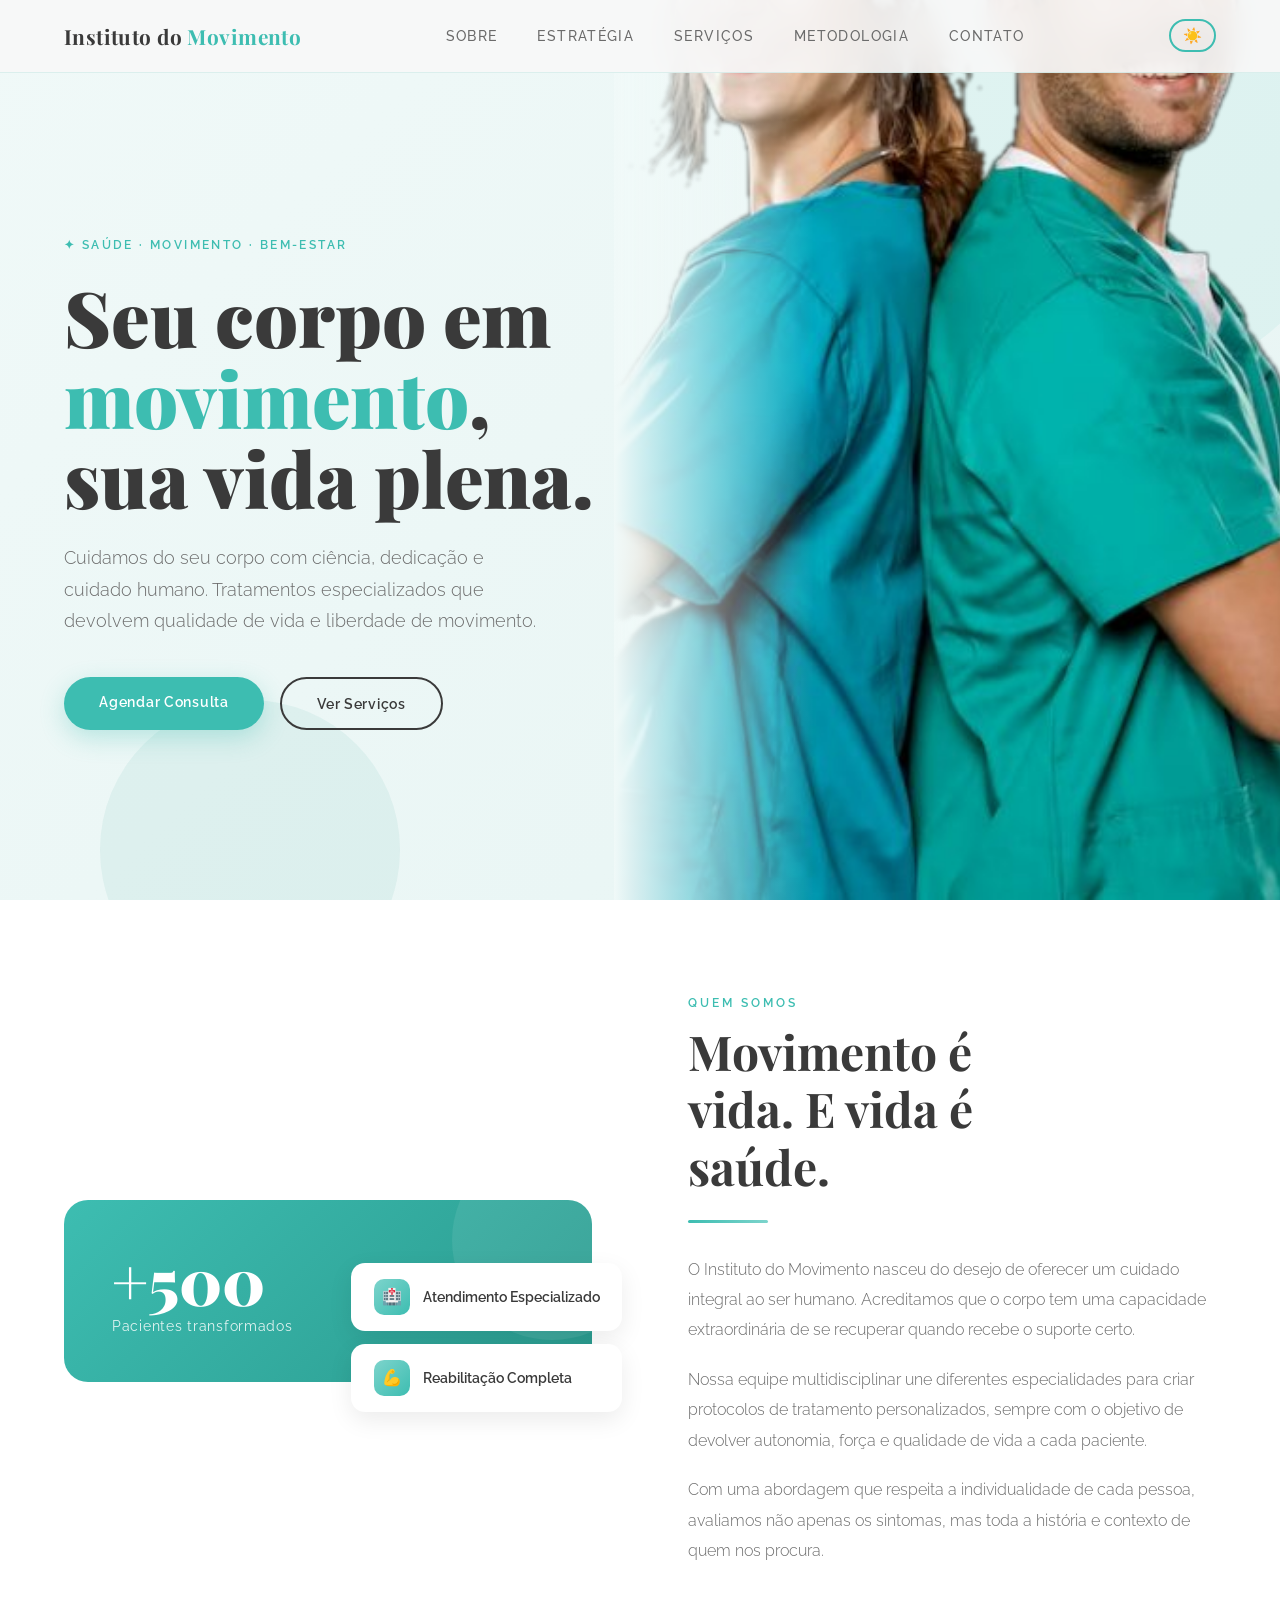
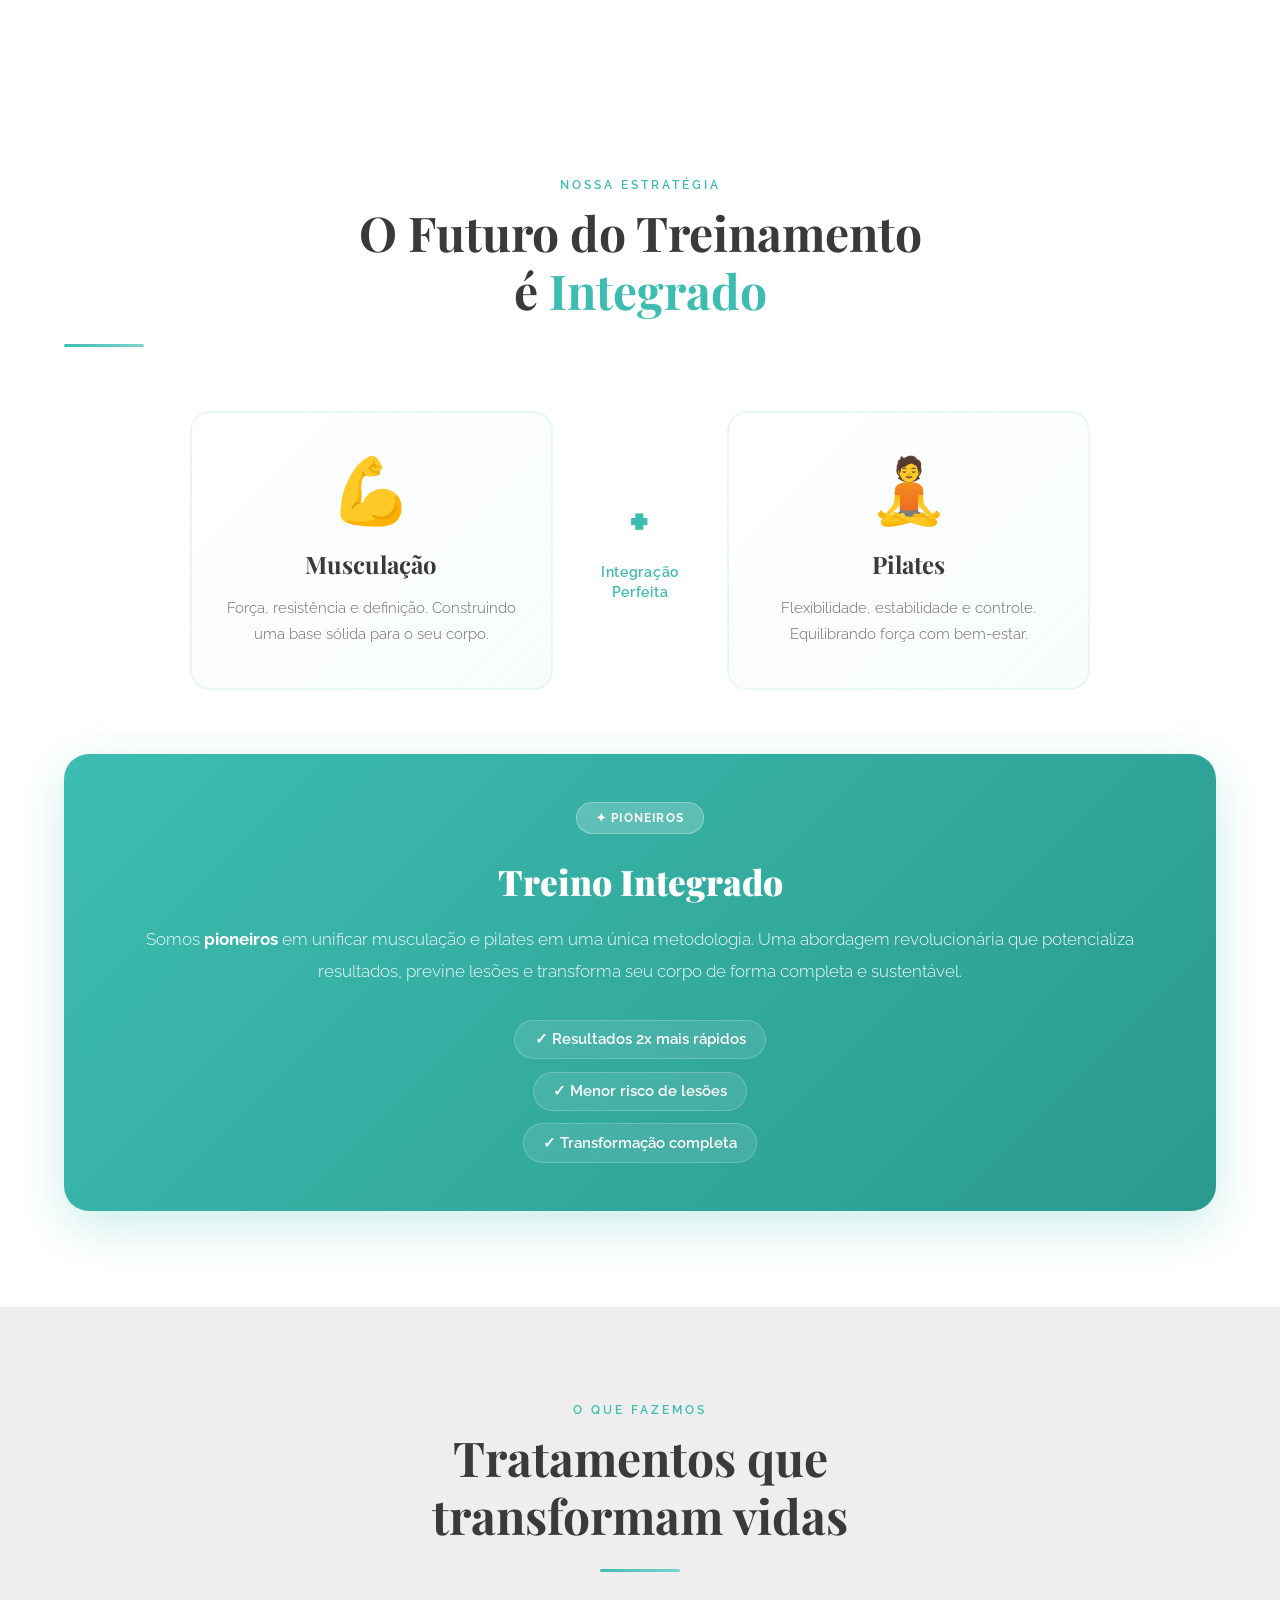
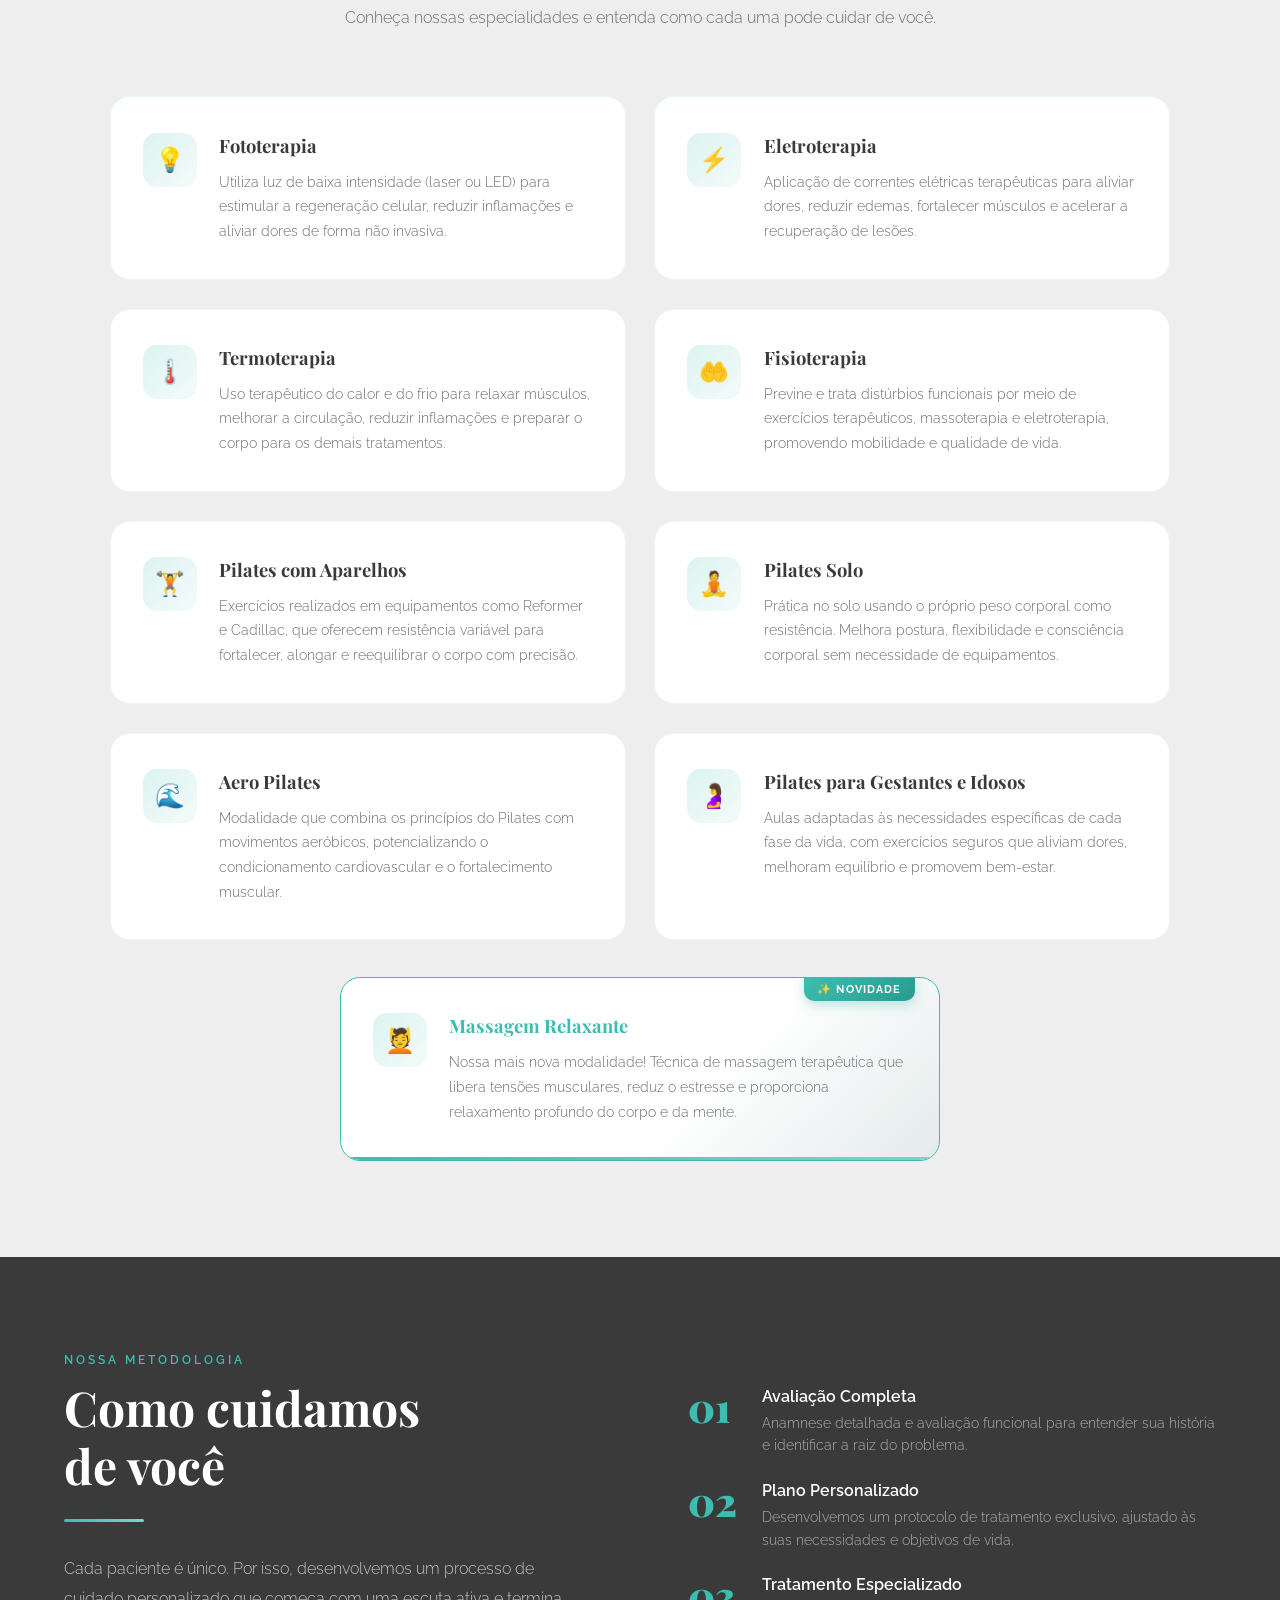
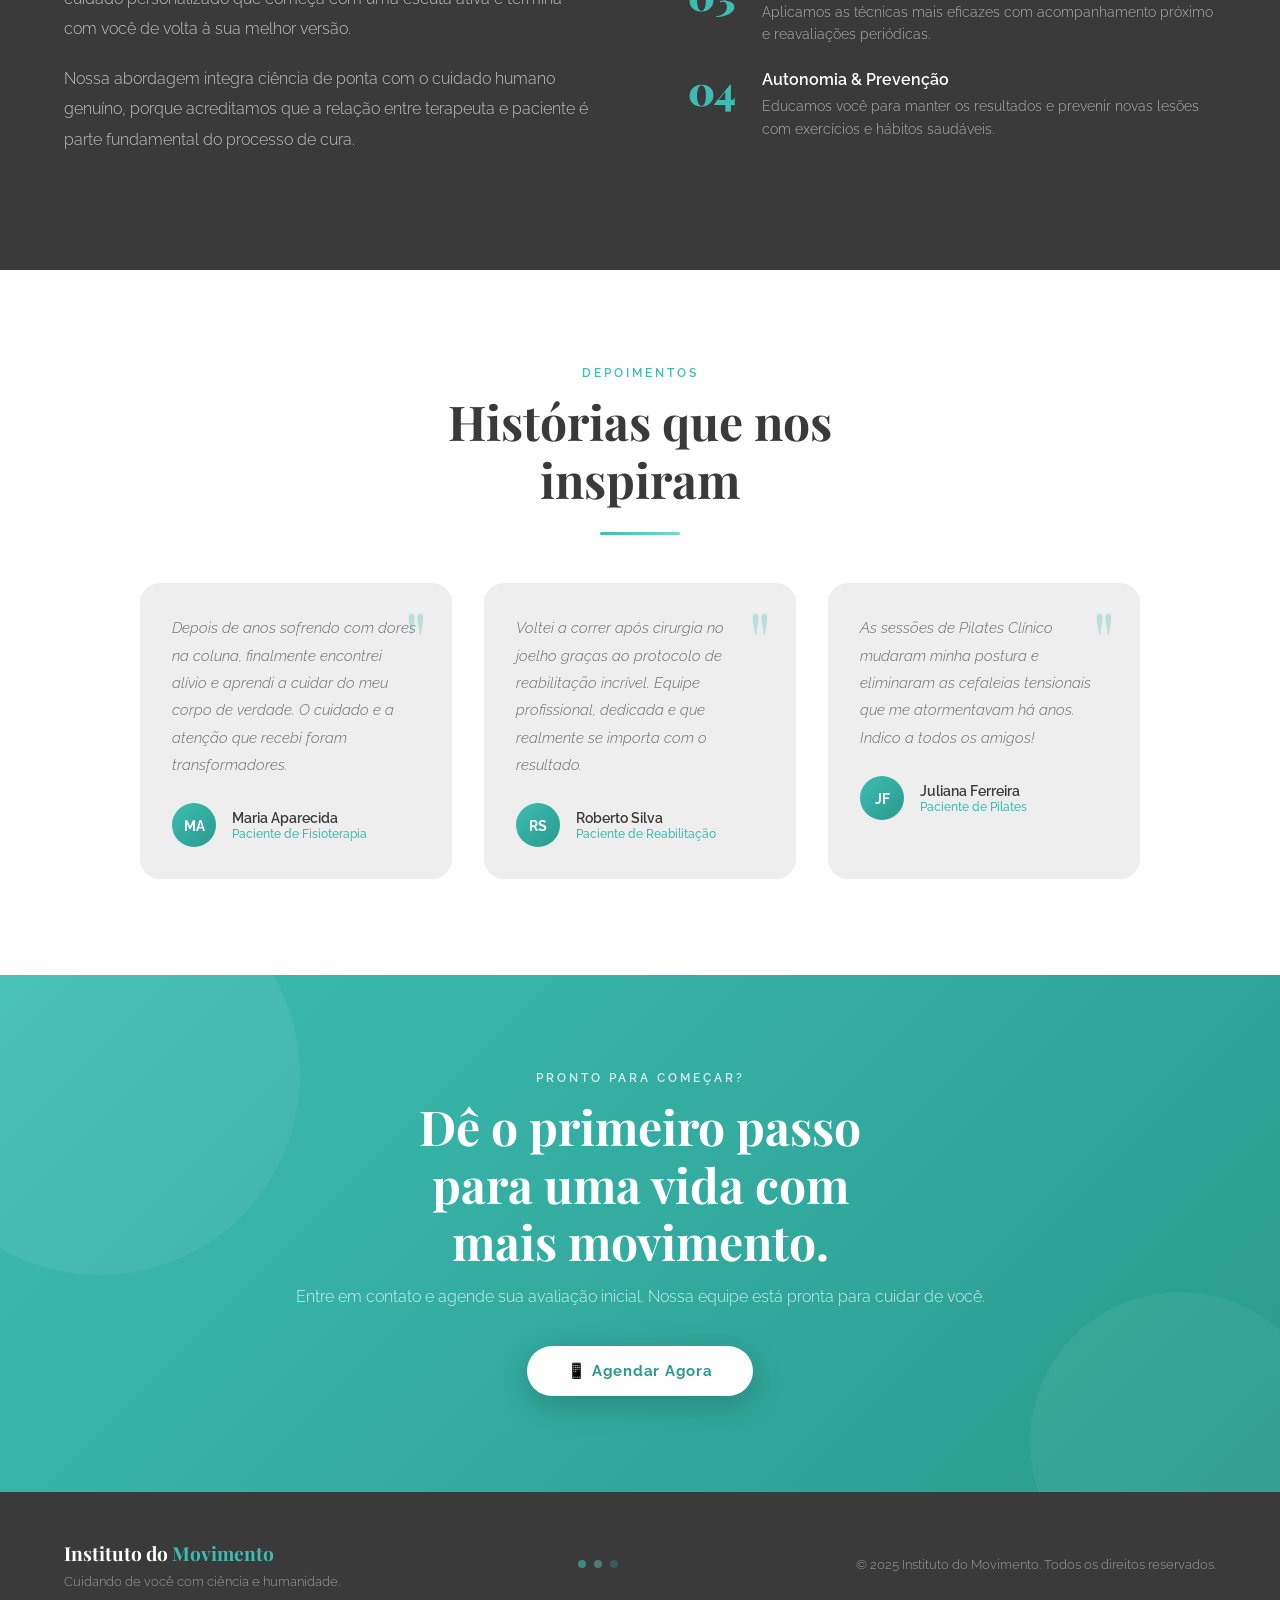
==== Instituto_Movimento/index.html @ 2decc218 "Add files via upload" ====
<!DOCTYPE html>
<html lang="pt-BR">
<head>
<meta charset="UTF-8">
<meta name="viewport" content="width=device-width, initial-scale=1.0, viewport-fit=cover">
<title>Instituto do Movimento</title>
<link href="https://fonts.googleapis.com/css2?family=Playfair+Display:wght@400;700;900&family=Raleway:wght@300;400;500;600&display=swap" rel="stylesheet">
<link rel="stylesheet" href="style.css">
</head>
</head>
<body>

<!-- NAV -->
<nav id="nav">
  <div class="nav-logo">Instituto do <span>Movimento</span></div>
  <ul class="nav-links">
    <li><a href="#about">Sobre</a></li>
    <li><a href="#strategy">Estratégia</a></li>
    <li><a href="#services">Serviços</a></li>
    <li><a href="#approach">Metodologia</a></li>
    <li><a href="#contact">Contato</a></li>
  </ul>
  <button class="theme-toggle" id="themeToggle" aria-label="Alternar tema">
    <span class="icon-sun">☀️</span>
    <span class="icon-moon">🌙</span>
  </button>
</nav>

<!-- HERO -->
<section class="hero">
  <div class="hero-bg"></div>
  <div class="hero-circle hero-circle-1"></div>
  <div class="hero-circle hero-circle-2"></div>

  <div class="hero-content">
    <span class="hero-tag">✦ Saúde · Movimento · Bem-estar</span>
    <h1 class="hero-title">Seu corpo em<br><em>movimento</em>,<br>sua vida plena.</h1>
    <p class="hero-sub">Cuidamos do seu corpo com ciência, dedicação e cuidado humano. Tratamentos especializados que devolvem qualidade de vida e liberdade de movimento.</p>
    <div class="hero-cta">
      <a href="#contact" class="btn-primary">Agendar Consulta</a>
      <a href="#services" class="btn-ghost">Ver Serviços</a>
    </div>
  </div>

<!-- Logo hand image -->
  <div class="hand-illustration">
    <img src="[data-uri]" alt="Equipe Instituto do Movimento" class="hand-img"/>
  </div>
</section>

<!-- ABOUT -->
<section id="about" class="about">
  <div class="about-visual">
    <div class="about-card reveal">
      <div class="about-card-stat">+500</div>
      <div class="about-card-label">Pacientes transformados</div>
    </div>
    <div class="about-mini-cards">
      <div class="mini-card reveal" style="transition-delay: 0.2s">
        <div class="mini-card-icon">🏥</div>
        Atendimento Especializado
      </div>
      <div class="mini-card reveal" style="transition-delay: 0.35s">
        <div class="mini-card-icon">💪</div>
        Reabilitação Completa
      </div>
    </div>
  </div>
  <div class="about-text">
    <span class="section-label reveal">Quem Somos</span>
    <h2 class="section-title reveal">Movimento é<br>vida. E vida é<br>saúde.</h2>
    <div class="section-line reveal"></div>
    <p class="reveal">O Instituto do Movimento nasceu do desejo de oferecer um cuidado integral ao ser humano. Acreditamos que o corpo tem uma capacidade extraordinária de se recuperar quando recebe o suporte certo.</p>
    <p class="reveal">Nossa equipe multidisciplinar une diferentes especialidades para criar protocolos de tratamento personalizados, sempre com o objetivo de devolver autonomia, força e qualidade de vida a cada paciente.</p>
    <p class="reveal">Com uma abordagem que respeita a individualidade de cada pessoa, avaliamos não apenas os sintomas, mas toda a história e contexto de quem nos procura.</p>
  </div>
</section>

<!-- ESTRATÉGIA: TREINO INTEGRADO -->
<section id="strategy" class="strategy">
  <div class="strategy-content">
    <span class="section-label reveal">Nossa Estratégia</span>
    <h2 class="section-title reveal">O Futuro do Treinamento<br>é <em>Integrado</em></h2>
    <div class="section-line reveal"></div>
    
    <div class="strategy-grid">
      <!-- Coluna esquerda -->
      <div class="strategy-pillar reveal">
        <div class="pillar-icon">💪</div>
        <h3>Musculação</h3>
        <p>Força, resistência e definição. Construindo uma base sólida para o seu corpo.</p>
      </div>

      <!-- Centro: Plus/Integração -->
      <div class="strategy-plus reveal">
        <span class="plus-symbol">+</span>
        <p class="integration-text">Integração<br>Perfeita</p>
      </div>

      <!-- Coluna direita -->
      <div class="strategy-pillar reveal">
        <div class="pillar-icon">🧘</div>
        <h3>Pilates</h3>
        <p>Flexibilidade, estabilidade e controle. Equilibrando força com bem-estar.</p>
      </div>
    </div>

    <!-- Card destaque: Treino Integrado -->
    <div class="strategy-highlight reveal">
      <div class="highlight-badge">✦ Pioneiros</div>
      <h3>Treino Integrado</h3>
      <p>Somos <strong>pioneiros</strong> em unificar musculação e pilates em uma única metodologia. Uma abordagem revolucionária que potencializa resultados, previne lesões e transforma seu corpo de forma completa e sustentável.</p>
      <div class="highlight-benefits">
        <span class="benefit-item">✓ Resultados 2x mais rápidos</span>
        <span class="benefit-item">✓ Menor risco de lesões</span>
        <span class="benefit-item">✓ Transformação completa</span>
      </div>
    </div>
  </div>
</section>

<!-- SERVICES -->
<section id="services" class="services">
  <div class="services-intro">
    <span class="section-label reveal">O Que Fazemos</span>
    <h2 class="section-title reveal">Tratamentos que<br>transformam vidas</h2>
    <div class="section-line"></div>
    <p class="reveal" style="color: var(--gray); font-size: 1rem; font-weight: 300; line-height: 1.8;">Conheça nossas especialidades e entenda como cada uma pode cuidar de você.</p>
  </div>

  <div class="services-faq">
    <div class="faq-card reveal" style="transition-delay: 0s">
      <div class="faq-icon">💡</div>
      <div class="faq-body">
        <div class="faq-question">Fototerapia</div>
        <div class="faq-answer">Utiliza luz de baixa intensidade (laser ou LED) para estimular a regeneração celular, reduzir inflamações e aliviar dores de forma não invasiva.</div>
      </div>
    </div>
    <div class="faq-card reveal" style="transition-delay: 0.1s">
      <div class="faq-icon">⚡</div>
      <div class="faq-body">
        <div class="faq-question">Eletroterapia</div>
        <div class="faq-answer">Aplicação de correntes elétricas terapêuticas para aliviar dores, reduzir edemas, fortalecer músculos e acelerar a recuperação de lesões.</div>
      </div>
    </div>
    <div class="faq-card reveal" style="transition-delay: 0.2s">
      <div class="faq-icon">🌡️</div>
      <div class="faq-body">
        <div class="faq-question">Termoterapia</div>
        <div class="faq-answer">Uso terapêutico do calor e do frio para relaxar músculos, melhorar a circulação, reduzir inflamações e preparar o corpo para os demais tratamentos.</div>
      </div>
    </div>
    <div class="faq-card reveal" style="transition-delay: 0.3s">
      <div class="faq-icon">🤲</div>
      <div class="faq-body">
        <div class="faq-question">Fisioterapia</div>
        <div class="faq-answer">Previne e trata distúrbios funcionais por meio de exercícios terapêuticos, massoterapia e eletroterapia, promovendo mobilidade e qualidade de vida.</div>
      </div>
    </div>
    <div class="faq-card reveal" style="transition-delay: 0.4s">
      <div class="faq-icon">🏋️</div>
      <div class="faq-body">
        <div class="faq-question">Pilates com Aparelhos</div>
        <div class="faq-answer">Exercícios realizados em equipamentos como Reformer e Cadillac, que oferecem resistência variável para fortalecer, alongar e reequilibrar o corpo com precisão.</div>
      </div>
    </div>
    <div class="faq-card reveal" style="transition-delay: 0.5s">
      <div class="faq-icon">🧘</div>
      <div class="faq-body">
        <div class="faq-question">Pilates Solo</div>
        <div class="faq-answer">Prática no solo usando o próprio peso corporal como resistência. Melhora postura, flexibilidade e consciência corporal sem necessidade de equipamentos.</div>
      </div>
    </div>
    <div class="faq-card reveal" style="transition-delay: 0.6s">
      <div class="faq-icon">🌊</div>
      <div class="faq-body">
        <div class="faq-question">Aero Pilates</div>
        <div class="faq-answer">Modalidade que combina os princípios do Pilates com movimentos aeróbicos, potencializando o condicionamento cardiovascular e o fortalecimento muscular.</div>
      </div>
    </div>
    <div class="faq-card reveal" style="transition-delay: 0.7s">
      <div class="faq-icon">🤰</div>
      <div class="faq-body">
        <div class="faq-question">Pilates para Gestantes e Idosos</div>
        <div class="faq-answer">Aulas adaptadas às necessidades específicas de cada fase da vida, com exercícios seguros que aliviam dores, melhoram equilíbrio e promovem bem-estar.</div>
      </div>
    </div>
    <div class="faq-card reveal faq-card--highlight" style="transition-delay: 0.8s">
      <div class="faq-badge">✨ Novidade</div>
      <div class="faq-icon">💆</div>
      <div class="faq-body">
        <div class="faq-question">Massagem Relaxante</div>
        <div class="faq-answer">Nossa mais nova modalidade! Técnica de massagem terapêutica que libera tensões musculares, reduz o estresse e proporciona relaxamento profundo do corpo e da mente.</div>
      </div>
    </div>
  </div>
</section>

<!-- APPROACH -->
<section id="approach" class="approach">
  <div>
    <span class="section-label reveal">Nossa Metodologia</span>
    <h2 class="section-title reveal">Como cuidamos<br>de você</h2>
    <div class="section-line reveal"></div>
    <p class="reveal">Cada paciente é único. Por isso, desenvolvemos um processo de cuidado personalizado que começa com uma escuta ativa e termina com você de volta à sua melhor versão.</p>
    <p class="reveal">Nossa abordagem integra ciência de ponta com o cuidado humano genuíno, porque acreditamos que a relação entre terapeuta e paciente é parte fundamental do processo de cura.</p>
  </div>
  <div class="steps">
    <div class="step" style="transition-delay: 0s">
      <div class="step-num">01</div>
      <div class="step-content">
        <h4>Avaliação Completa</h4>
        <p>Anamnese detalhada e avaliação funcional para entender sua história e identificar a raiz do problema.</p>
      </div>
    </div>
    <div class="step" style="transition-delay: 0.15s">
      <div class="step-num">02</div>
      <div class="step-content">
        <h4>Plano Personalizado</h4>
        <p>Desenvolvemos um protocolo de tratamento exclusivo, ajustado às suas necessidades e objetivos de vida.</p>
      </div>
    </div>
    <div class="step" style="transition-delay: 0.3s">
      <div class="step-num">03</div>
      <div class="step-content">
        <h4>Tratamento Especializado</h4>
        <p>Aplicamos as técnicas mais eficazes com acompanhamento próximo e reavaliações periódicas.</p>
      </div>
    </div>
    <div class="step" style="transition-delay: 0.45s">
      <div class="step-num">04</div>
      <div class="step-content">
        <h4>Autonomia & Prevenção</h4>
        <p>Educamos você para manter os resultados e prevenir novas lesões com exercícios e hábitos saudáveis.</p>
      </div>
    </div>
  </div>
</section>

<!-- TESTIMONIALS -->
<section class="testimonials">
  <span class="section-label reveal">Depoimentos</span>
  <h2 class="section-title reveal">Histórias que nos<br>inspiram</h2>
  <div class="section-line"></div>
  <div class="testi-grid">
    <div class="testi-card reveal">
      <p class="testi-text">Depois de anos sofrendo com dores na coluna, finalmente encontrei alívio e aprendi a cuidar do meu corpo de verdade. O cuidado e a atenção que recebi foram transformadores.</p>
      <div class="testi-author">
        <div class="testi-avatar">MA</div>
        <div>
          <div class="testi-name">Maria Aparecida</div>
          <div class="testi-role">Paciente de Fisioterapia</div>
        </div>
      </div>
    </div>
    <div class="testi-card reveal" style="transition-delay: 0.15s">
      <p class="testi-text">Voltei a correr após cirurgia no joelho graças ao protocolo de reabilitação incrível. Equipe profissional, dedicada e que realmente se importa com o resultado.</p>
      <div class="testi-author">
        <div class="testi-avatar">RS</div>
        <div>
          <div class="testi-name">Roberto Silva</div>
          <div class="testi-role">Paciente de Reabilitação</div>
        </div>
      </div>
    </div>
    <div class="testi-card reveal" style="transition-delay: 0.3s">
      <p class="testi-text">As sessões de Pilates Clínico mudaram minha postura e eliminaram as cefaleias tensionais que me atormentavam há anos. Indico a todos os amigos!</p>
      <div class="testi-author">
        <div class="testi-avatar">JF</div>
        <div>
          <div class="testi-name">Juliana Ferreira</div>
          <div class="testi-role">Paciente de Pilates</div>
        </div>
      </div>
    </div>
  </div>
</section>

<!-- CTA -->
<section id="contact" class="cta-section">
  <div class="cta-content">
    <span class="section-label">Pronto para começar?</span>
    <h2 class="section-title" style="margin-bottom: 1rem;">Dê o primeiro passo<br>para uma vida com<br>mais movimento.</h2>
    <p>Entre em contato e agende sua avaliação inicial. Nossa equipe está pronta para cuidar de você.</p>
    <a href="https://wa.me/5516999999999" target="_blank" class="btn-white">📱 Agendar Agora</a>
  </div>
</section>

<!-- FOOTER -->
<footer>
  <div>
    <div class="footer-logo">Instituto do <span>Movimento</span></div>
    <p style="margin-top: 0.5rem;">Cuidando de você com ciência e humanidade.</p>
  </div>
  <div class="footer-dots">
    <div class="footer-dot"></div>
    <div class="footer-dot"></div>
    <div class="footer-dot"></div>
  </div>
  <p>© 2025 Instituto do Movimento. Todos os direitos reservados.</p>
</footer>

<script src="script.js"></script>
</body>
</html>
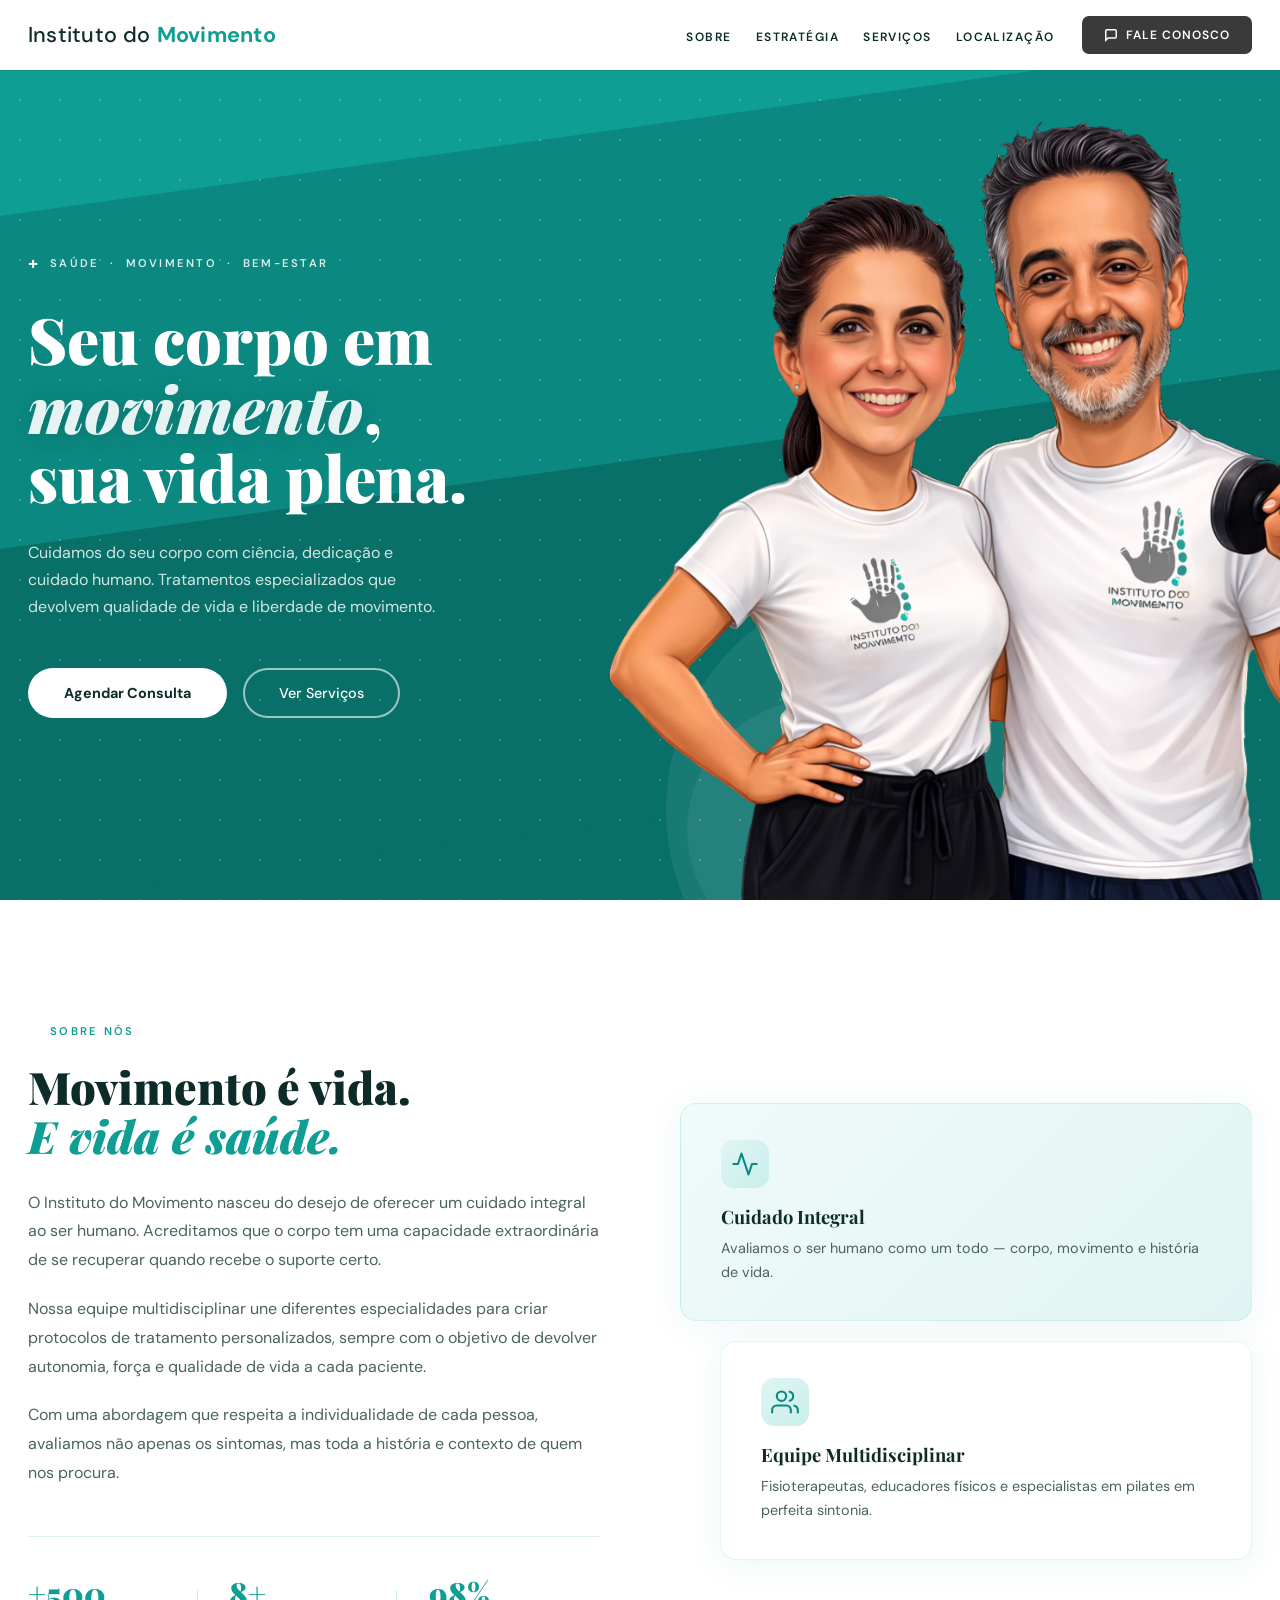
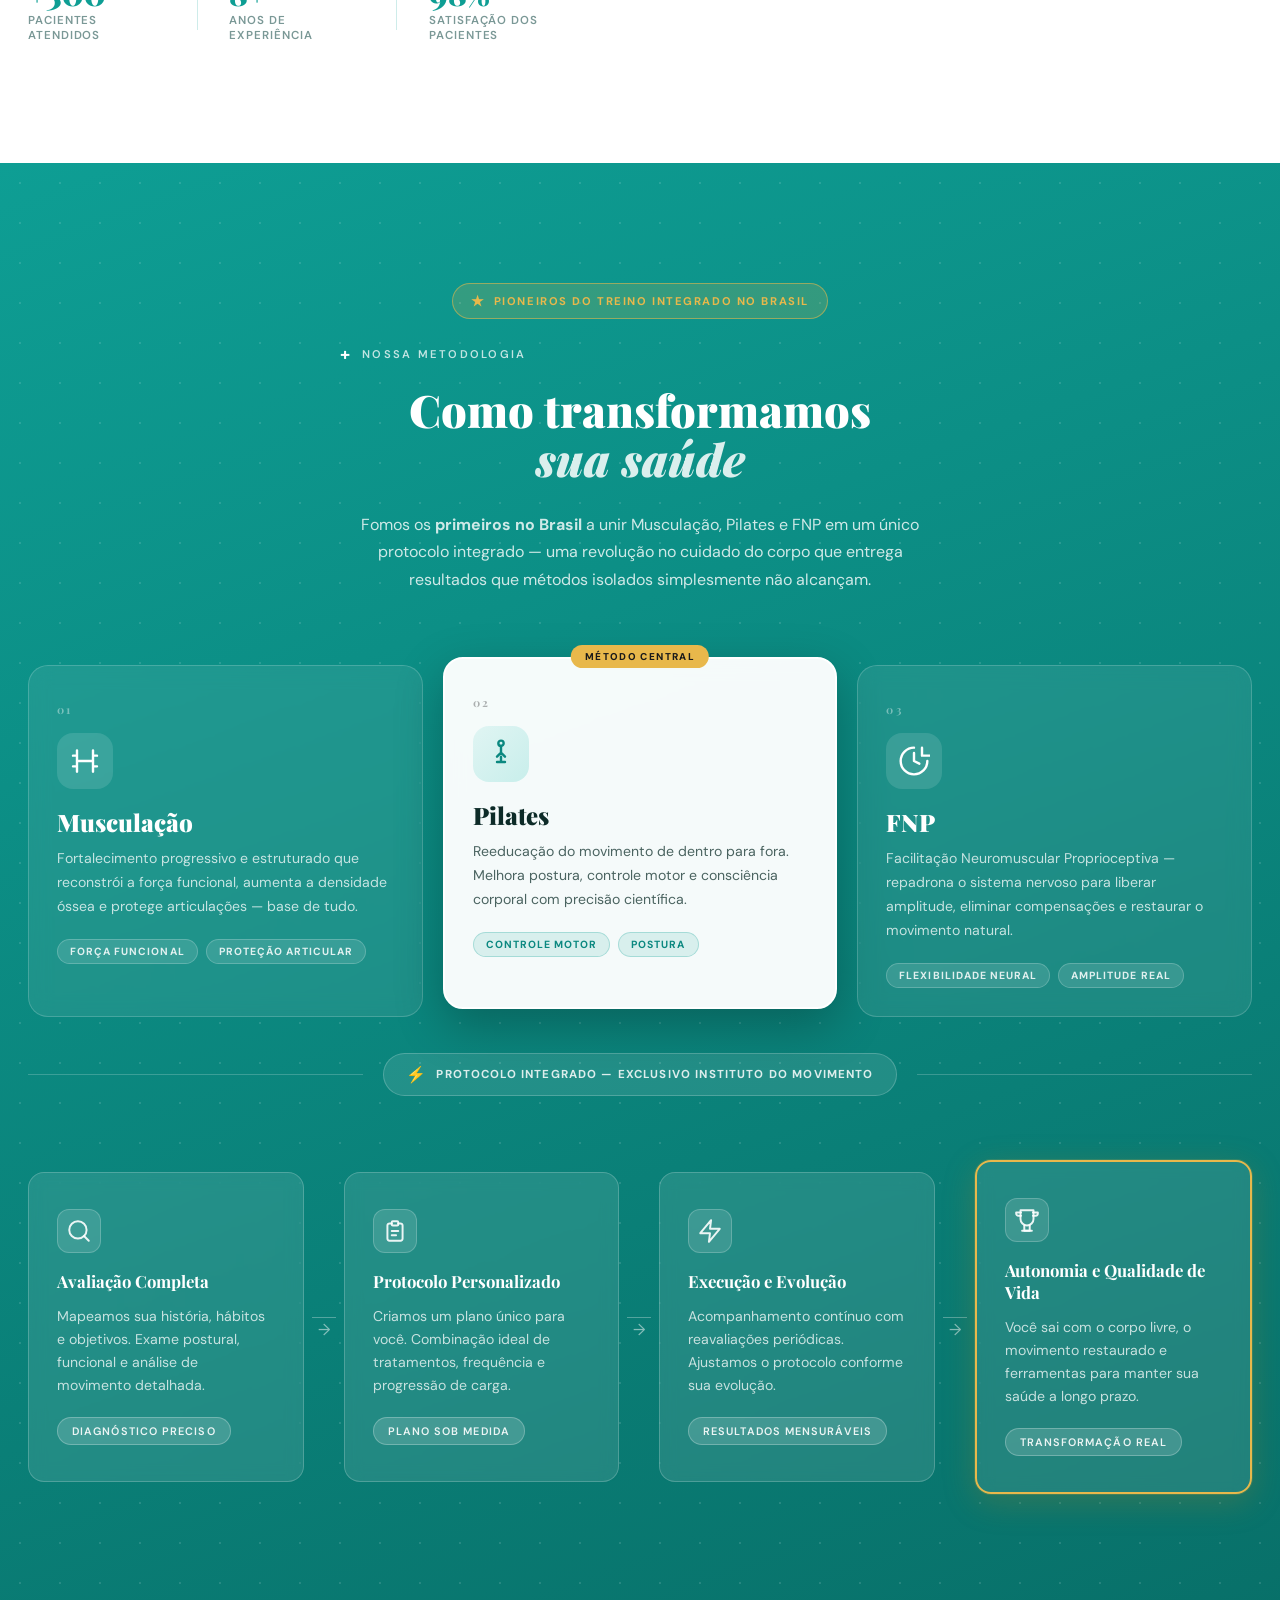
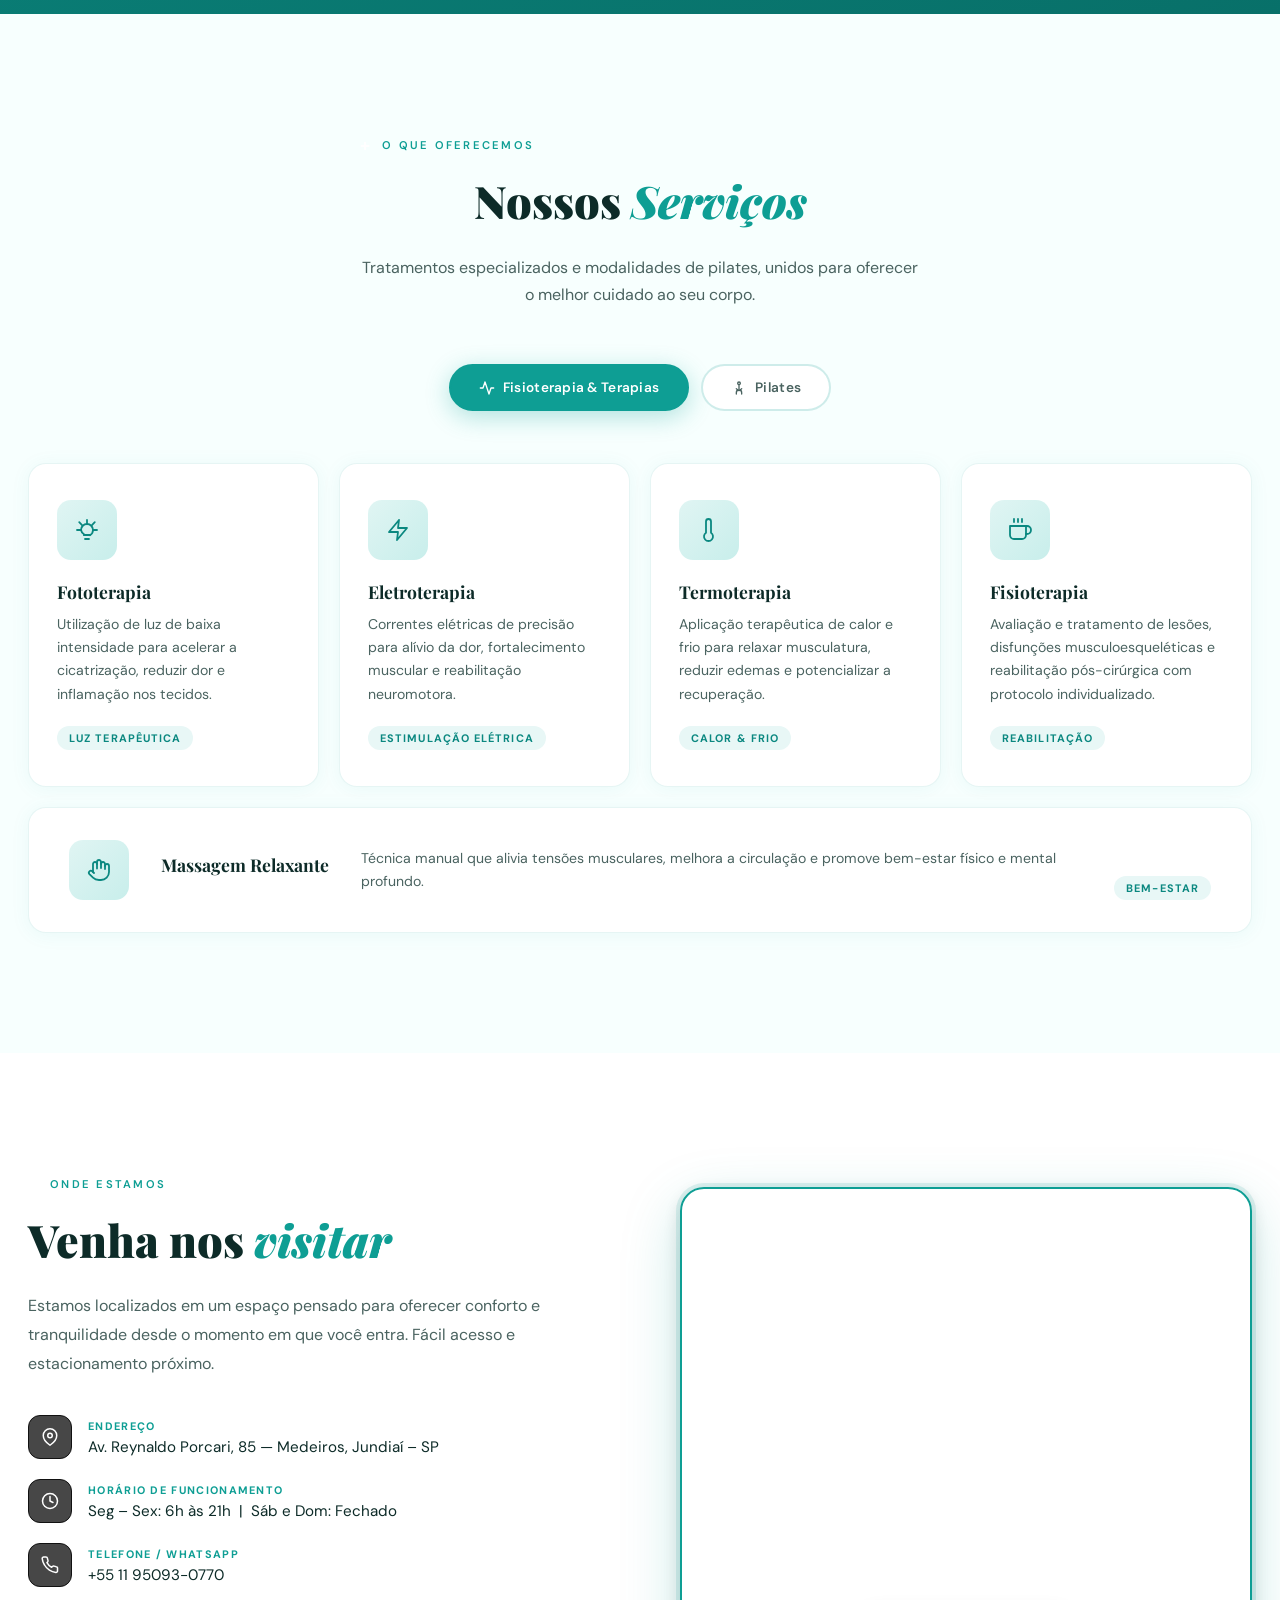
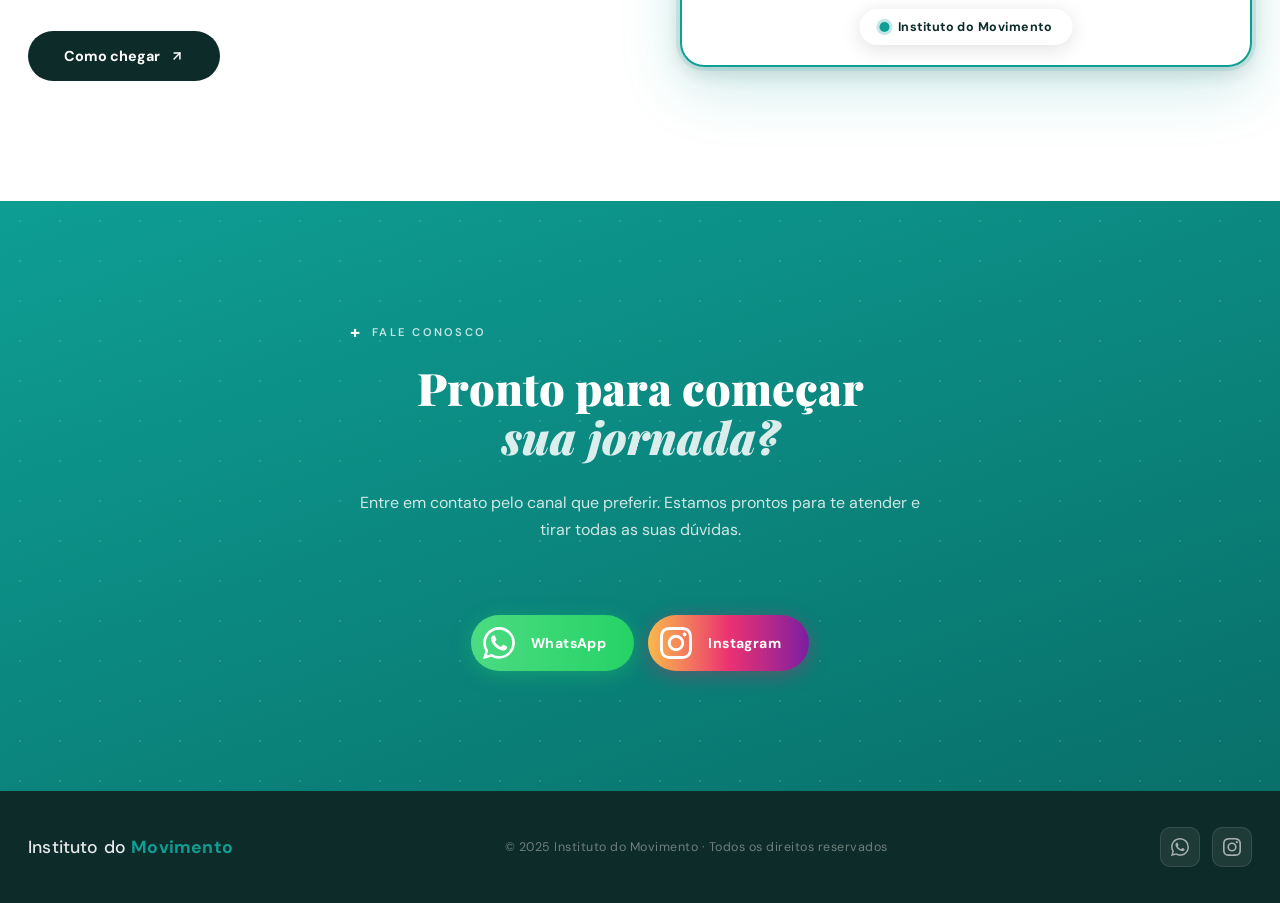
==== commit 4c2a3c88: "Update 1" ====
--- a/Instituto_Movimento/index.html
+++ b/Instituto_Movimento/index.html
@@ -1,305 +1,609 @@
 <!DOCTYPE html>
 <html lang="pt-BR">
 <head>
-<meta charset="UTF-8">
-<meta name="viewport" content="width=device-width, initial-scale=1.0, viewport-fit=cover">
-<title>Instituto do Movimento</title>
-<link href="https://fonts.googleapis.com/css2?family=Playfair+Display:wght@400;700;900&family=Raleway:wght@300;400;500;600&display=swap" rel="stylesheet">
-<link rel="stylesheet" href="style.css">
-</head>
+  <meta charset="UTF-8" />
+  <meta name="viewport" content="width=device-width, initial-scale=1.0"/>
+  <title>Instituto do Movimento</title>
+  <link rel="preconnect" href="https://fonts.googleapis.com"/>
+  <link rel="preconnect" href="https://fonts.gstatic.com" crossorigin/>
+  <link href="https://fonts.googleapis.com/css2?family=Playfair+Display:ital,wght@0,700;0,900;1,700&family=DM+Sans:wght@300;400;500;600&display=swap" rel="stylesheet"/>
+  <link rel="stylesheet" href="style.css"/>
 </head>
 <body>
 
-<!-- NAV -->
-<nav id="nav">
-  <div class="nav-logo">Instituto do <span>Movimento</span></div>
-  <ul class="nav-links">
-    <li><a href="#about">Sobre</a></li>
-    <li><a href="#strategy">Estratégia</a></li>
-    <li><a href="#services">Serviços</a></li>
-    <li><a href="#approach">Metodologia</a></li>
-    <li><a href="#contact">Contato</a></li>
-  </ul>
-  <button class="theme-toggle" id="themeToggle" aria-label="Alternar tema">
-    <span class="icon-sun">☀️</span>
-    <span class="icon-moon">🌙</span>
-  </button>
-</nav>
-
-<!-- HERO -->
-<section class="hero">
-  <div class="hero-bg"></div>
-  <div class="hero-circle hero-circle-1"></div>
-  <div class="hero-circle hero-circle-2"></div>
-
-  <div class="hero-content">
-    <span class="hero-tag">✦ Saúde · Movimento · Bem-estar</span>
-    <h1 class="hero-title">Seu corpo em<br><em>movimento</em>,<br>sua vida plena.</h1>
-    <p class="hero-sub">Cuidamos do seu corpo com ciência, dedicação e cuidado humano. Tratamentos especializados que devolvem qualidade de vida e liberdade de movimento.</p>
-    <div class="hero-cta">
-      <a href="#contact" class="btn-primary">Agendar Consulta</a>
-      <a href="#services" class="btn-ghost">Ver Serviços</a>
-    </div>
-  </div>
-
-<!-- Logo hand image -->
-  <div class="hand-illustration">
-    <img src="[data-uri]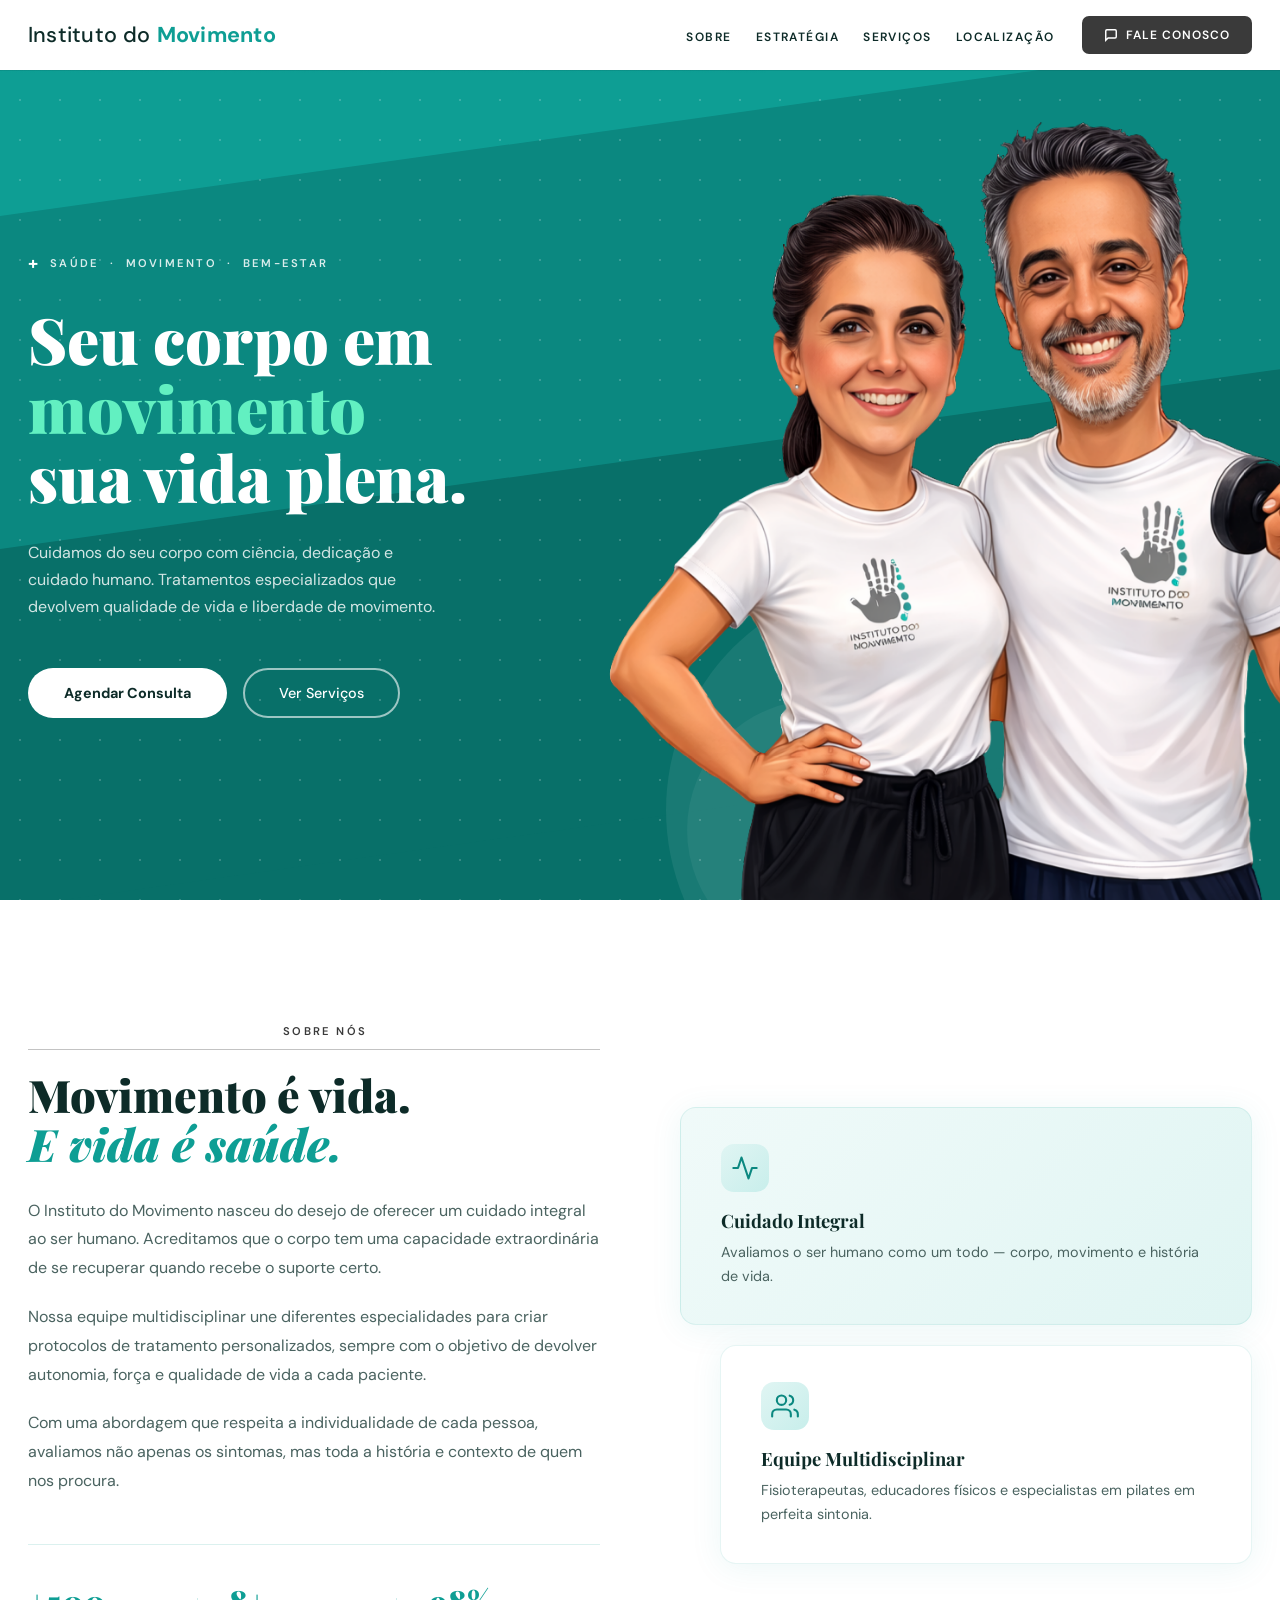
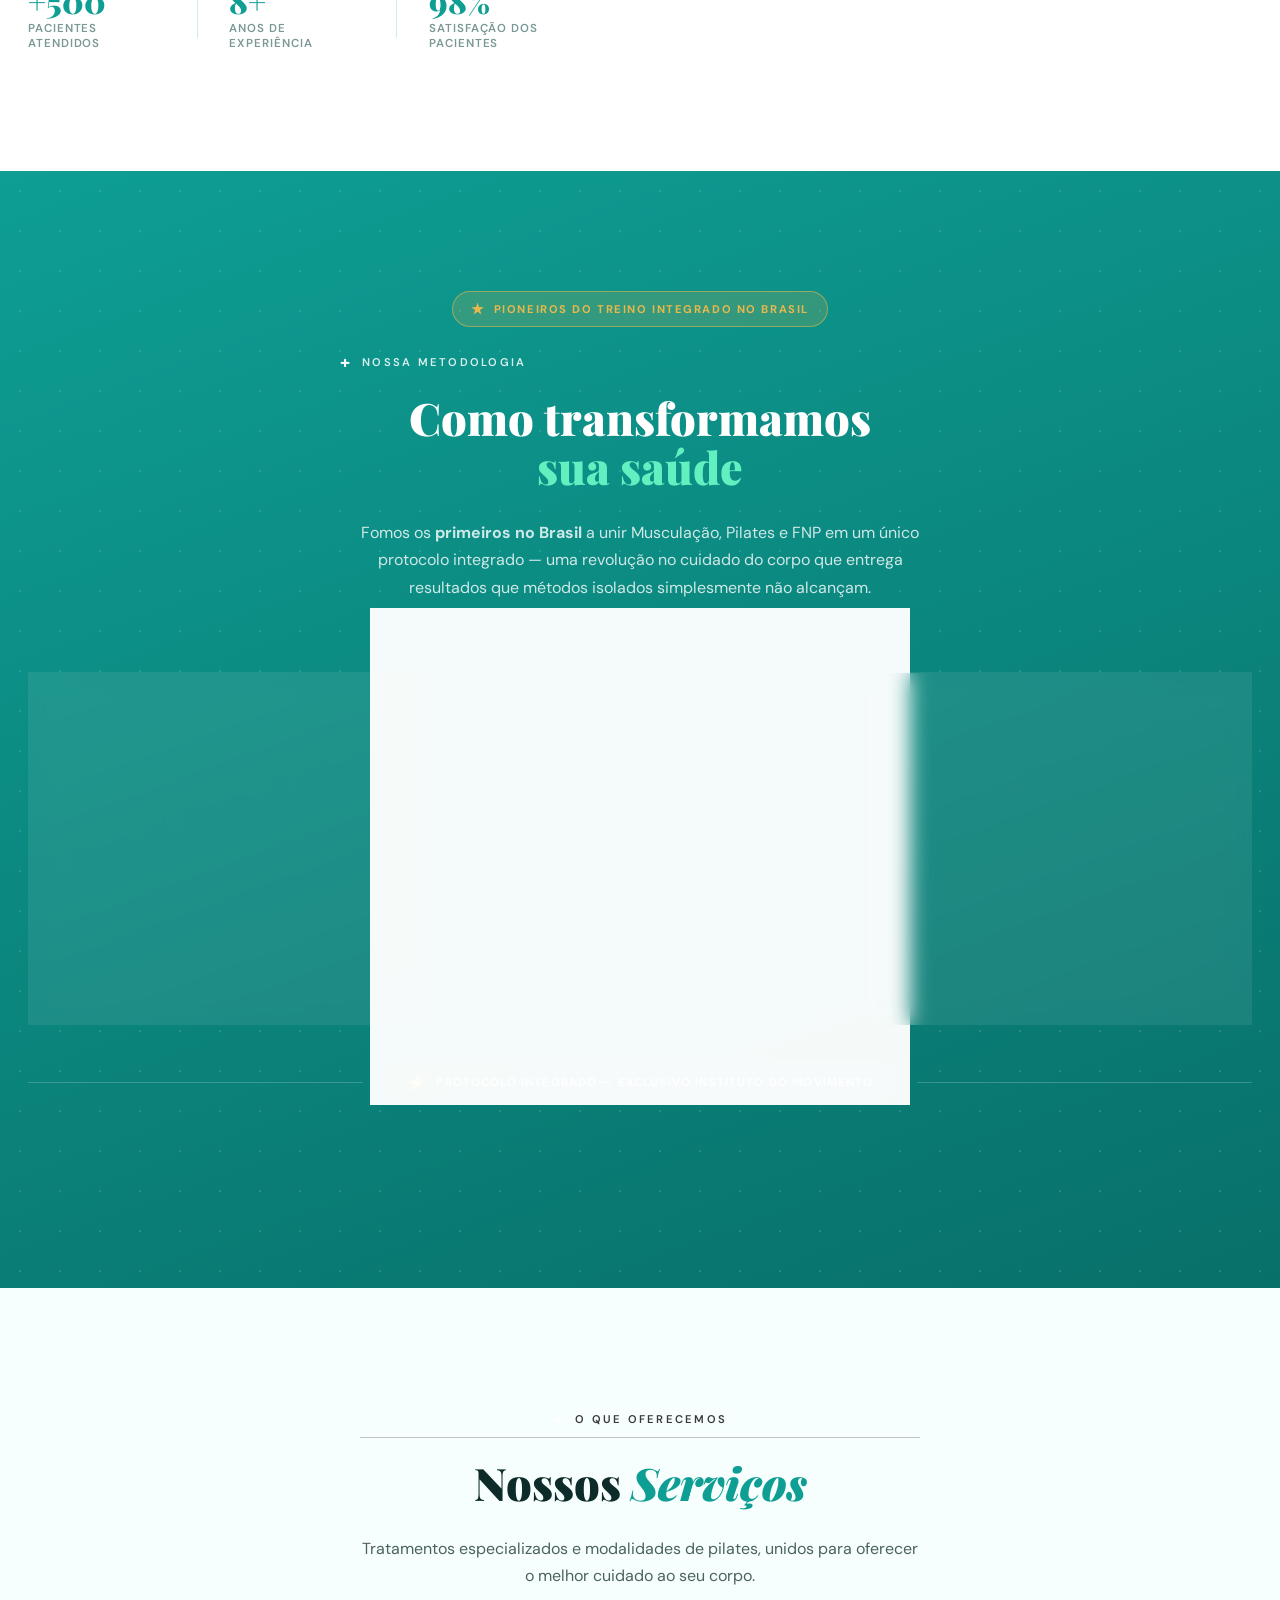
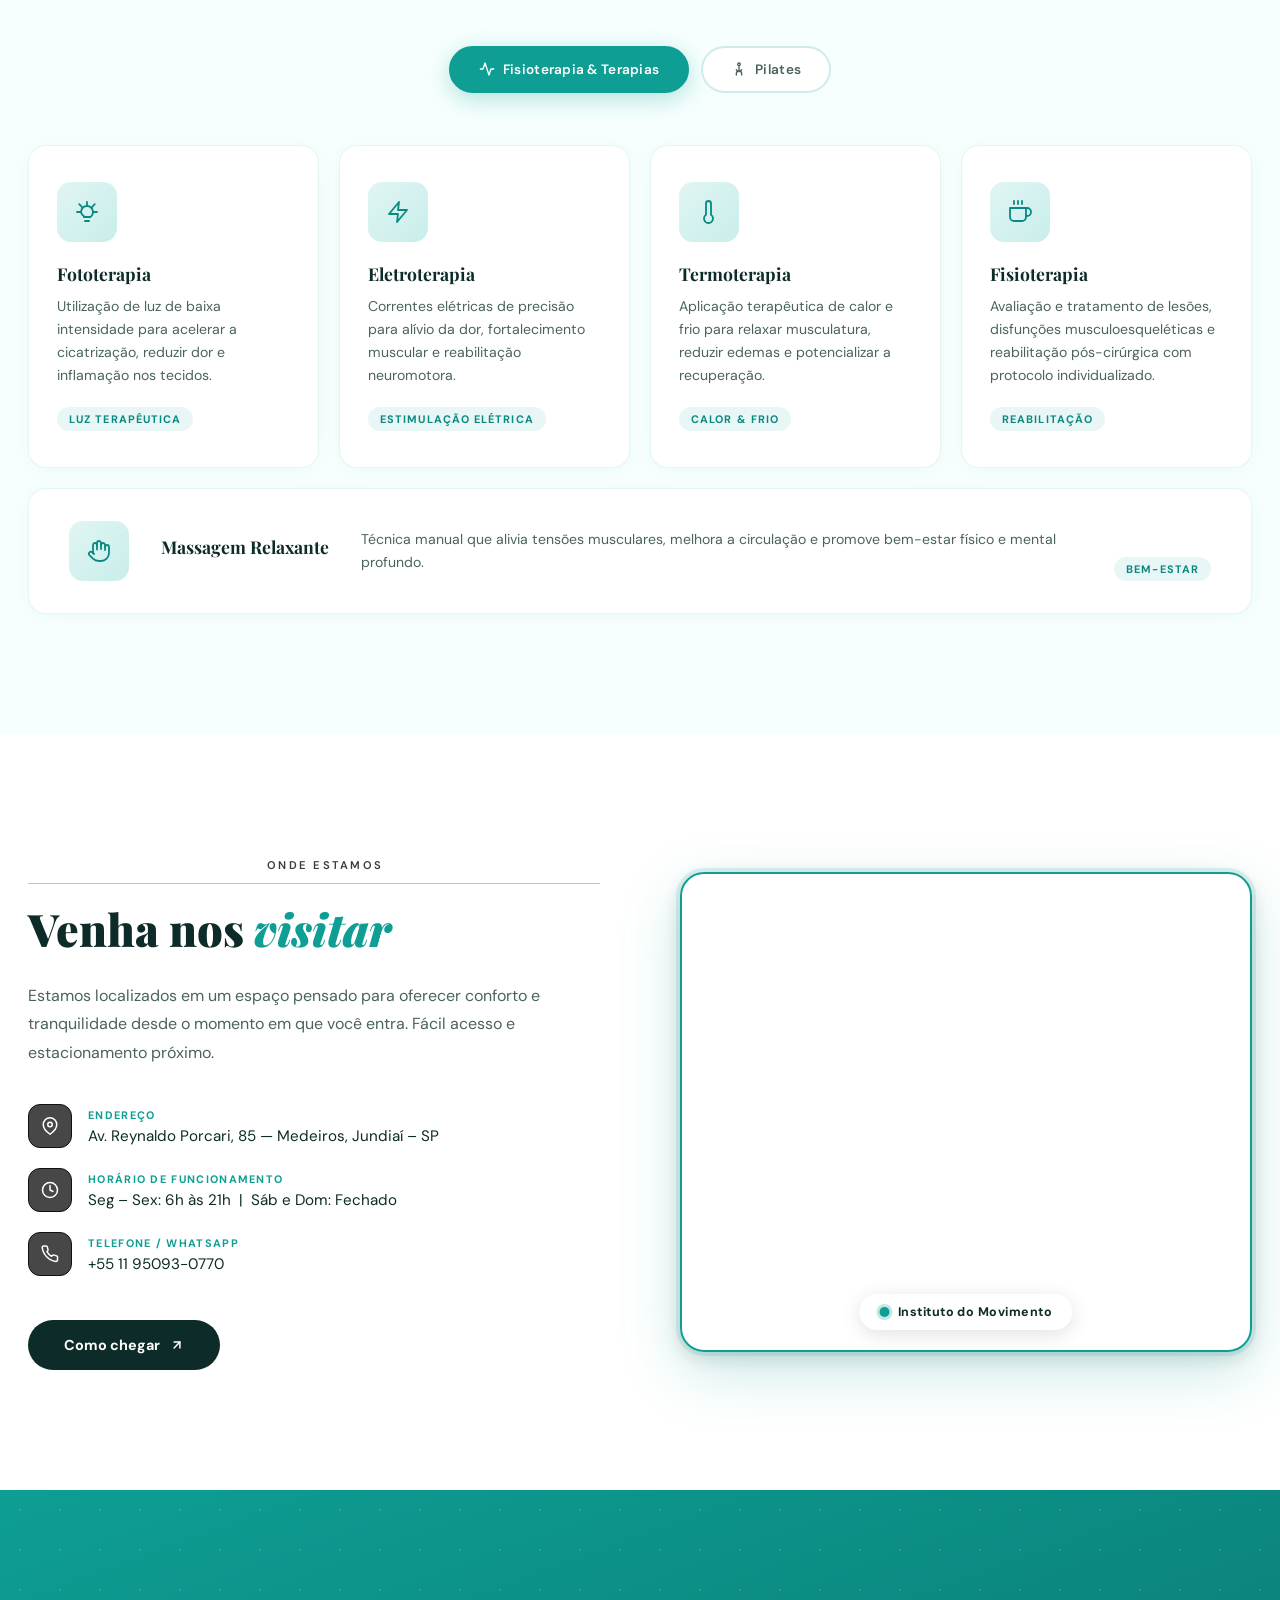
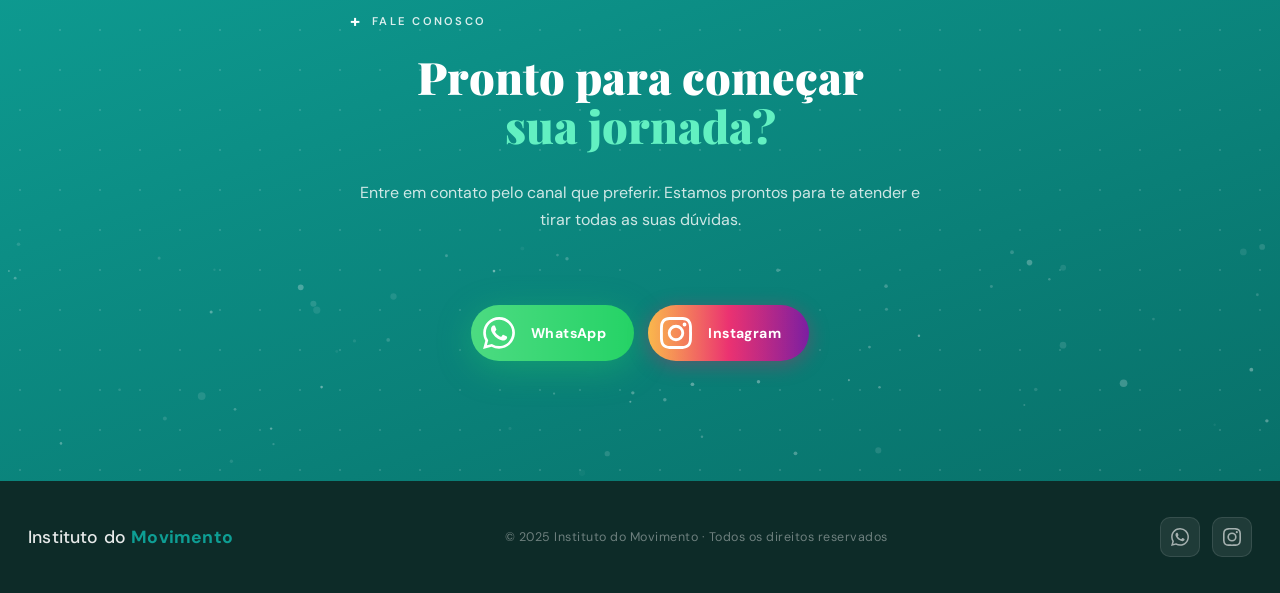
==== commit a0728aed: "Update 2" ====
--- a/Instituto_Movimento/index.html
+++ b/Instituto_Movimento/index.html
@@ -53,7 +53,7 @@
         </p>
         <h1 class="hero-title">
           <span class="title-dark">Seu corpo em</span><br/>
-          <span class="accent">movimento</span>,<br/>
+          <span class="dark-gray">movimento</span><br/>
           <span class="title-dark">sua vida plena.</span>
         </h1>
         <p class="hero-sub">
@@ -78,7 +78,7 @@
 
       <div class="sobre-text">
         <p class="section-eyebrow">
-          <span class="eyebrow-plus">+</span> Sobre nós
+          <span class="eyebrow-text-row"><span class="eyebrow-plus">+</span> Sobre nós</span>
         </p>
         <h2 class="section-title">
           Movimento é vida.<br/>
@@ -153,11 +153,11 @@
           Pioneiros do Treino Integrado no Brasil
         </div>
         <p class="section-eyebrow eyebrow-light">
-          <span class="eyebrow-plus">+</span> Nossa Metodologia
+          <span class="eyebrow-text-row"><span class="eyebrow-plus">+</span> Nossa Metodologia</span>
         </p>
         <h2 class="section-title section-title-white">
           Como transformamos<br/>
-          <span class="title-italic title-dark-charcoal">sua saúde</span>
+          <span class="title-italic dark-gray">sua saúde</span>
         </h2>
         <p class="estrategia-sub">
           Fomos os <strong>primeiros no Brasil</strong> a unir Musculação, Pilates e FNP em um único protocolo integrado — uma revolução no cuidado do corpo que entrega resultados que métodos isolados simplesmente não alcançam.
@@ -228,78 +228,6 @@
         <div class="integracao-line"></div>
       </div>
 
-      <div class="estrategia-steps">
-
-        <div class="step-card">
-          <div class="step-number">01</div>
-          <div class="step-icon">
-            <svg width="26" height="26" viewBox="0 0 24 24" fill="none" stroke="currentColor" stroke-width="1.8" stroke-linecap="round" stroke-linejoin="round">
-              <circle cx="11" cy="11" r="8"/><line x1="21" y1="21" x2="16.65" y2="16.65"/>
-            </svg>
-          </div>
-          <h3 class="step-title">Avaliação Completa</h3>
-          <p class="step-desc">Mapeamos sua história, hábitos e objetivos. Exame postural, funcional e análise de movimento detalhada.</p>
-          <div class="step-tag">Diagnóstico preciso</div>
-        </div>
-
-        <div class="step-connector">
-          <div class="connector-line"></div>
-          <div class="connector-arrow">→</div>
-        </div>
-
-        <div class="step-card">
-          <div class="step-number">02</div>
-          <div class="step-icon">
-            <svg width="26" height="26" viewBox="0 0 24 24" fill="none" stroke="currentColor" stroke-width="1.8" stroke-linecap="round" stroke-linejoin="round">
-              <path d="M9 5H7a2 2 0 0 0-2 2v12a2 2 0 0 0 2 2h10a2 2 0 0 0 2-2V7a2 2 0 0 0-2-2h-2"/>
-              <rect x="9" y="3" width="6" height="4" rx="1"/>
-              <line x1="9" y1="12" x2="15" y2="12"/><line x1="9" y1="16" x2="13" y2="16"/>
-            </svg>
-          </div>
-          <h3 class="step-title">Protocolo Personalizado</h3>
-          <p class="step-desc">Criamos um plano único para você. Combinação ideal de tratamentos, frequência e progressão de carga.</p>
-          <div class="step-tag">Plano sob medida</div>
-        </div>
-
-        <div class="step-connector">
-          <div class="connector-line"></div>
-          <div class="connector-arrow">→</div>
-        </div>
-
-        <div class="step-card">
-          <div class="step-number">03</div>
-          <div class="step-icon">
-            <svg width="26" height="26" viewBox="0 0 24 24" fill="none" stroke="currentColor" stroke-width="1.8" stroke-linecap="round" stroke-linejoin="round">
-              <polyline points="13 2 3 14 12 14 11 22 21 10 12 10 13 2"/>
-            </svg>
-          </div>
-          <h3 class="step-title">Execução e Evolução</h3>
-          <p class="step-desc">Acompanhamento contínuo com reavaliações periódicas. Ajustamos o protocolo conforme sua evolução.</p>
-          <div class="step-tag">Resultados mensuráveis</div>
-        </div>
-
-        <div class="step-connector">
-          <div class="connector-line"></div>
-          <div class="connector-arrow">→</div>
-        </div>
-
-        <div class="step-card step-card-highlight">
-          <div class="step-number">04</div>
-          <div class="step-icon">
-            <svg width="26" height="26" viewBox="0 0 24 24" fill="none" stroke="currentColor" stroke-width="1.8" stroke-linecap="round" stroke-linejoin="round">
-              <polyline points="14.5 17 14.5 22 9.5 22 9.5 17"/>
-              <path d="M6.5 8H4a2 2 0 0 1-2-2V5h4.5"/>
-              <path d="M17.5 8H20a2 2 0 0 0 2-2V5h-4.5"/>
-              <path d="M12 17a6 6 0 0 0 6-6V3H6v8a6 6 0 0 0 6 6z"/>
-              <line x1="7.5" y1="22" x2="16.5" y2="22"/>
-            </svg>
-          </div>
-          <h3 class="step-title">Autonomia e Qualidade de Vida</h3>
-          <p class="step-desc">Você sai com o corpo livre, o movimento restaurado e ferramentas para manter sua saúde a longo prazo.</p>
-          <div class="step-tag step-tag-white">Transformação real</div>
-        </div>
-
-      </div>
 
     </div>
   </section>
@@ -310,7 +238,7 @@
 
       <div class="servicos-header">
         <p class="section-eyebrow">
-          <span class="eyebrow-plus">+</span> O que oferecemos
+          <span class="eyebrow-text-row"><span class="eyebrow-plus">+</span> O que oferecemos</span>
         </p>
         <h2 class="section-title">
           Nossos <span class="title-italic">Serviços</span>
@@ -438,7 +366,7 @@
 
       <div class="localizacao-text">
         <p class="section-eyebrow">
-          <span class="eyebrow-plus">+</span> Onde estamos
+          <span class="eyebrow-text-row"><span class="eyebrow-plus">+</span> Onde estamos</span>
         </p>
         <h2 class="section-title">
           Venha nos <span class="title-italic">visitar</span>
@@ -525,16 +453,17 @@
 
   <!-- FALE CONOSCO -->
   <section class="contato" id="contato">
+    <canvas class="contato-particles" id="contatoParticles"></canvas>
     <div class="contato-bg-dots"></div>
     <div class="contato-inner">
 
       <div class="contato-header">
         <p class="section-eyebrow eyebrow-light">
-          <span class="eyebrow-plus">+</span> Fale Conosco
+          <span class="eyebrow-text-row"><span class="eyebrow-plus">+</span> Fale Conosco</span>
         </p>
         <h2 class="section-title section-title-white">
           Pronto para começar<br/>
-          <span class="title-italic title-dark-charcoal">sua jornada?</span>
+          <span class="title-italic dark-gray">sua jornada?</span>
         </h2>
         <p class="contato-sub">
           Entre em contato pelo canal que preferir. Estamos prontos para te atender e tirar todas as suas dúvidas.
@@ -605,5 +534,95 @@
   </footer>
 
   <script src="script.js"></script>
+
+
+
+  <script>
+    (function () {
+      const canvas = document.getElementById('contatoParticles');
+      if (!canvas) return;
+      const ctx = canvas.getContext('2d');
+      const section = document.getElementById('contato');
+      let W, H, particles = [];
+      const COUNT = 70;
+
+      function resize() {
+        W = section.offsetWidth;
+        H = section.offsetHeight;
+        canvas.width  = W;
+        canvas.height = H;
+      }
+
+      function rnd(a, b) { return Math.random() * (b - a) + a; }
+
+      function spawn(randomY) {
+        const isMedium = Math.random() < 0.25;
+        const size = isMedium ? rnd(2.5, 4) : rnd(1, 2);
+        const startY = randomY ? rnd(H * 0.6, H) : H + size;
+        return {
+          x:        rnd(0, W),
+          y:        startY,
+          size:     size,
+          // drift angle: mostly upward, slight random lean
+          angle:    rnd(-0.3, 0.3),
+          speed:    rnd(0.15, 0.4),
+          // drift changes slowly over time — gentle curve
+          angleVel: rnd(-0.003, 0.003),
+          alpha:    rnd(0.1, isMedium ? 0.3 : 0.45),
+          // individual pulse for opacity
+          pulse:      rnd(0, Math.PI * 2),
+          pulseSpeed: rnd(0.012, 0.03),
+        };
+      }
+
+      function init() {
+        resize();
+        particles = Array.from({ length: COUNT }, () => spawn(true));
+      }
+
+      function loop() {
+        ctx.clearRect(0, 0, W, H);
+
+        const visibleZone = H * 0.5;
+        const boundary    = H - visibleZone;
+
+        particles.forEach(p => {
+          // slowly curve the drift angle
+          p.angle += p.angleVel;
+          p.pulse += p.pulseSpeed;
+
+          p.x += Math.sin(p.angle) * p.speed * 0.6;
+          p.y -= p.speed;
+
+          // respawn if out of visible zone or off-screen
+          if (p.y < boundary || p.y + p.size < 0) {
+            Object.assign(p, spawn(false));
+            return;
+          }
+
+          // fade in from bottom, hold, no fade out (they just vanish at boundary)
+          const distFromBottom = H - p.y;
+          const fadeIn = Math.min(distFromBottom / 40, 1);
+
+          // subtle pulse
+          const pulse = 0.75 + 0.25 * Math.sin(p.pulse);
+
+          ctx.save();
+          ctx.globalAlpha = p.alpha * fadeIn * pulse;
+          ctx.fillStyle   = '#ffffff';
+          ctx.beginPath();
+          ctx.arc(p.x, p.y, p.size, 0, Math.PI * 2);
+          ctx.fill();
+          ctx.restore();
+        });
+
+        requestAnimationFrame(loop);
+      }
+
+      window.addEventListener('resize', init);
+      init();
+      loop();
+    })();
+  </script>
 </body>
 </html>
--- a/Instituto_Movimento/style.css
+++ b/Instituto_Movimento/style.css
@@ -85,11 +85,30 @@
   letter-spacing: 0.12em;
   text-transform: uppercase;
   color: var(--dark);
-  transition: color 0.2s;
+  position: relative;
+  padding-bottom: 4px;
+  transition: color 0.25s;
+}
+
+.nav-links a::after {
+  content: '';
+  position: absolute;
+  bottom: 0;
+  left: 50%;
+  transform: translateX(-50%);
+  width: 0;
+  height: 1.5px;
+  background: var(--c1);
+  border-radius: 2px;
+  transition: width 0.25s ease;
 }
 
 .nav-links a:hover {
   color: var(--c1);
+}
+
+.nav-links a:hover::after {
+  width: 100%;
 }
 
 .nav-cta {
@@ -133,6 +152,42 @@
   overflow: hidden;
 }
 
+/* ── Hero background keyframes ── */
+@keyframes bandDrift1 {
+  0%   { transform: skewY(-8deg) translateX(0px) translateY(0px); }
+  50%  { transform: skewY(-7.2deg) translateX(18px) translateY(-10px); }
+  100% { transform: skewY(-8deg) translateX(0px) translateY(0px); }
+}
+@keyframes bandDrift2 {
+  0%   { transform: skewY(-8deg) translateX(0px) translateY(0px); }
+  50%  { transform: skewY(-8.8deg) translateX(-14px) translateY(12px); }
+  100% { transform: skewY(-8deg) translateX(0px) translateY(0px); }
+}
+@keyframes bandDrift3 {
+  0%   { transform: skewY(-8deg) translateX(0px) translateY(0px); }
+  50%  { transform: skewY(-7.5deg) translateX(10px) translateY(-8px); }
+  100% { transform: skewY(-8deg) translateX(0px) translateY(0px); }
+}
+@keyframes dotsDrift {
+  0%   { background-position: 0px 0px; }
+  100% { background-position: 40px 40px; }
+}
+@keyframes circleLg {
+  0%   { transform: translate(0px, 0px); }
+  50%  { transform: translate(-18px, -14px); }
+  100% { transform: translate(0px, 0px); }
+}
+@keyframes circleMd {
+  0%   { transform: translate(0px, 0px); }
+  50%  { transform: translate(14px, -20px); }
+  100% { transform: translate(0px, 0px); }
+}
+@keyframes circleSm {
+  0%   { transform: translate(0px, 0px); }
+  50%  { transform: translate(-10px, 16px); }
+  100% { transform: translate(0px, 0px); }
+}
+
 /* 3 diagonal ciano bands */
 .hero-bg {
   position: absolute;
@@ -153,16 +208,19 @@
 .band-1 {
   background: var(--c1);
   top: -10%;
+  animation: bandDrift1 18s ease-in-out infinite;
 }
 
 .band-2 {
   background: var(--c2);
   top: 28%;
+  animation: bandDrift2 22s ease-in-out infinite;
 }
 
 .band-3 {
   background: var(--c3);
   top: 65%;
+  animation: bandDrift3 26s ease-in-out infinite;
 }
 
 /* dot overlay */
@@ -172,6 +230,7 @@
   background-image: radial-gradient(circle, rgba(255,255,255,0.18) 1.5px, transparent 1.5px);
   background-size: 40px 40px;
   pointer-events: none;
+  animation: dotsDrift 20s linear infinite;
 }
 
 /* decorative circles */
@@ -182,6 +241,7 @@
   border-radius: 50%;
   background: rgba(255, 255, 255, 0.07);
   pointer-events: none;
+  animation: circleLg 20s ease-in-out infinite;
 }
 
 .circle-md {
@@ -191,6 +251,7 @@
   border-radius: 50%;
   background: rgba(255, 255, 255, 0.05);
   pointer-events: none;
+  animation: circleMd 25s ease-in-out infinite;
 }
 
 .circle-sm {
@@ -200,6 +261,7 @@
   border-radius: 50%;
   border: 2px solid rgba(255, 255, 255, 0.15);
   pointer-events: none;
+  animation: circleSm 16s ease-in-out infinite;
 }
 
 /* hero content */
@@ -358,18 +420,41 @@
 /* ── SECTION SHARED ── */
 .section-eyebrow {
   display: flex;
-  align-items: center;
-  gap: 10px;
+  flex-direction: column;
+  align-items: center;
+  gap: 7px;
   font-size: 0.7rem;
   font-weight: 600;
   letter-spacing: 0.2em;
   text-transform: uppercase;
-  color: var(--c1);
+  color: #3a3a3a;
   margin-bottom: 20px;
+  text-align: center;
+}
+
+.section-eyebrow .eyebrow-text-row {
+  display: flex;
+  align-items: center;
+  gap: 10px;
+}
+
+.section-eyebrow::after {
+  content: '';
+  display: block;
+  width: 100%;
+  height: 1px;
+  background: #3a3a3a;
+  opacity: 0.3;
 }
 
 .eyebrow-light {
-  color: rgba(255, 255, 255, 0.75);
+  color: rgba(255, 255, 255, 0.85);
+  flex-direction: row;
+  align-items: center;
+}
+
+.eyebrow-light::after {
+  display: none;
 }
 
 .section-title {
@@ -1041,7 +1126,7 @@
 
 /* Card em destaque — Pilates para Gestantes */
 .servico-card-destaque {
-  background: linear-gradient(145deg, #f0faf9 0%, #e0f5f3 100%);
+  background: linear-gradient(145deg, #07fce369 0%, #e0f5f3 100%);
   border: 2px solid var(--c1);
   box-shadow: 0 8px 32px rgba(14, 158, 148, 0.18);
   position: relative;
@@ -1292,6 +1377,16 @@
   overflow: hidden;
 }
 
+.contato-particles {
+  position: absolute;
+  bottom: 0;
+  left: 0;
+  width: 100%;
+  height: 100%;
+  pointer-events: none;
+  z-index: 0;
+}
+
 .contato-bg-dots {
   position: absolute;
   inset: 0;
@@ -1318,6 +1413,12 @@
   font-size: 1rem;
   line-height: 1.7;
   color: rgba(255, 255, 255, 0.8);
+}
+
+
+.dark-gray {
+  color: #62f0c1 !important;
+  font-style: inherit;
 }
 
 .title-dark-charcoal {
@@ -1353,7 +1454,7 @@
 
 .contato-card-whatsapp {
   background: #25D366;
-  box-shadow: 0 4px 20px rgba(37,211,102,0.35);
+  box-shadow: 0 8px 34px rgba(37,211,102,0.35);
 }
 .contato-card-whatsapp:hover {
   box-shadow: 0 8px 32px rgba(37,211,102,0.45);
